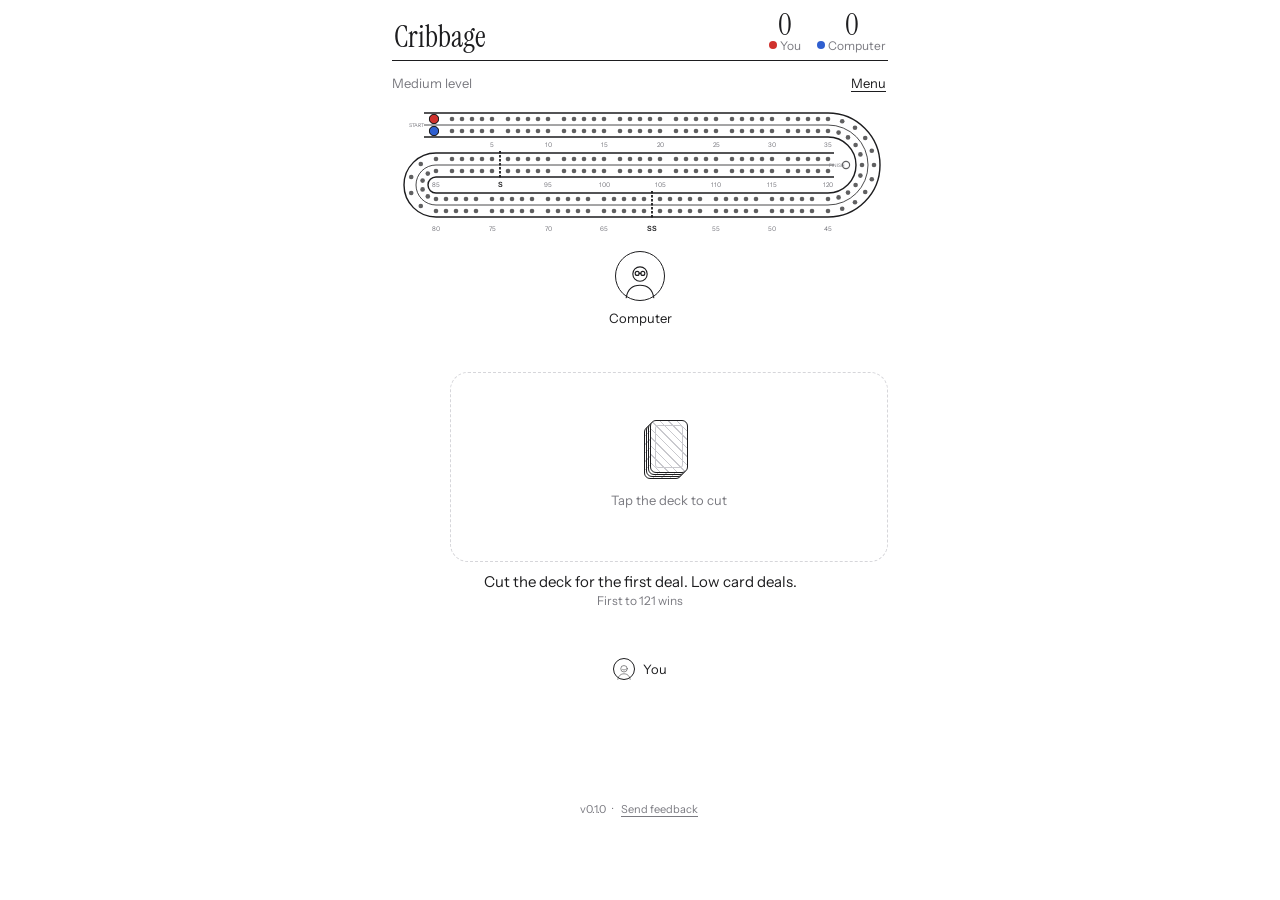
==== p/bmuacrbv/cribbage/index.html @ a8033dbc "Add Cribbage (v0.1.0) Two players, you against the computer, to 121. Cut for first deal, the crib, t" ====
<!doctype html>
<html lang="en">
<head>
<meta charset="utf-8">
<meta name="viewport" content="width=device-width, initial-scale=1, viewport-fit=cover">
<meta name="robots" content="noindex, nofollow">
<meta name="apple-mobile-web-app-capable" content="yes">
<meta name="mobile-web-app-capable" content="yes">
<meta name="apple-mobile-web-app-title" content="Cribbage">
<meta name="apple-mobile-web-app-status-bar-style" content="default">
<meta name="theme-color" content="#ffffff" media="(prefers-color-scheme: light)">
<meta name="theme-color" content="#18181a" media="(prefers-color-scheme: dark)">
<link rel="manifest" href="manifest.webmanifest">
<link rel="apple-touch-icon" href="apple-touch-icon.png">
<link rel="icon" type="image/png" sizes="192x192" href="icon-192.png">
<title>Cribbage</title>
<script>/* Use the theme from the link right away, so the page doesn't flash the other theme first. */(function(){var m=/[#&]theme=(light|dark)(&|$)/.exec(location.hash);if(m)document.documentElement.dataset.theme=m[1];})();</script>
<link rel="preconnect" href="https://fonts.googleapis.com">
<link rel="preconnect" href="https://fonts.gstatic.com" crossorigin>
<link href="https://fonts.googleapis.com/css2?family=Instrument+Sans:wght@400;500;600&family=Instrument+Serif&display=swap" rel="stylesheet">
<link rel="stylesheet" href="../../../shared/theme.css">
<link rel="stylesheet" href="../../../shared/parts.css">
<style>
/* Cribbage only: the board, the crib and starter, the pegging and counting area, muggins buttons */
.board-slot{margin:6px 0 0;color:var(--ink);min-height:calc(min(100vw,520px)*.26)}
.cboard svg{display:block;width:100%;height:auto;overflow:visible}
.cboard .num{fill:var(--muted)}
.cboard .sk{fill:var(--ink);font-weight:600}
.pdot{display:inline-block;width:8px;height:8px;border-radius:50%;margin-right:3px;vertical-align:1px}
.toprow{display:flex;justify-content:center;align-items:flex-end;gap:16px;padding-top:10px;min-height:96px}
.toprow .seat.north{margin:0}
.mid{display:flex;gap:8px;align-items:stretch;margin:4px 0}
.side{width:50px;display:flex;flex-direction:column;justify-content:center;align-items:center}
.pa{flex:1;border:1.5px dashed var(--faint);border-radius:18px;min-height:clamp(150px,22vh,190px);display:flex;flex-direction:column;
  align-items:center;justify-content:center;gap:6px;padding:8px 6px;position:relative}
.stk{display:flex;flex-direction:column;align-items:center;gap:4px;font:inherit;font-size:11px;color:var(--muted);background:none;border:0;padding:0}
.pile{position:relative;width:44px;height:58px}
.pile .card{position:absolute;left:0;top:0}
.pile .card:nth-child(2){left:2px;top:-2px}.pile .card:nth-child(3){left:4px;top:-4px}.pile .card:nth-child(4){left:6px;top:-6px}
.card.sm{--cw:38px;--ch:53px}
.card.sm .ix{font-size:14px;left:4px}.card.sm .ix i{font-size:11px}.card.sm .pip{font-size:15px;right:4px}
.tapdeck{cursor:pointer}
.tapdeck.big{display:flex;flex-direction:column;align-items:center;gap:8px;border:0;background:none;font-size:13px;color:var(--muted)}
.tapdeck.big .pile{width:50px}
.cuts{display:flex;gap:28px}
.cuts .stk{font-size:12px}
.played{display:flex;align-items:center;min-height:66px}
.played .card{margin-left:-20px}
.played .card.old + .card.old{margin-left:-30px}
.played .card:first-child,.played .gap + .card{margin-left:0}
.played .gap{width:10px}
.pc.you{transform:translateY(6px)}
.pc.them{transform:translateY(-6px)}
.pc.old{opacity:.3}
.cnt{font-size:13px;color:var(--muted)}
.cnt b{font-family:var(--serif);font-weight:400;font-size:24px;color:var(--ink);margin-left:4px}
.cl{font-size:12px;color:var(--muted)}
.cards{display:flex;gap:4px;align-items:center}
.cards .gap{width:8px}
.say{font-family:var(--serif);font-size:17px;text-align:center;line-height:1.25;min-height:44px;padding:0 4px}
.card.sel{outline:2.5px dashed var(--ink);outline-offset:2px}
.claims{display:flex;flex-wrap:wrap;gap:4px;justify-content:center}
.chip{border:1.2px solid var(--ink);border-radius:999px;padding:2px 9px;font-size:12px;background:none;cursor:pointer}
.chip.bad{text-decoration:line-through;color:var(--muted);border-color:var(--faint)}
.hint{font-size:12px;color:var(--muted);text-align:center;max-width:220px}
.btn.kind{padding:6px 11px;min-height:36px;font-size:14px}
.btn.num{width:44px;padding:8px 0}
.btn:disabled{opacity:.35;cursor:default}
.claimn{font-family:var(--serif);font-weight:400;font-size:30px;width:40px;text-align:center}
.merow{position:relative;display:flex;justify-content:center;align-items:center;gap:14px;min-height:30px}
.merow .stk{flex-direction:row;gap:6px}
.merow .pile{width:30px;height:40px}
.merow .pile .card{--cw:26px;--ch:36px}
.bubble.pts,.seat .bubble{white-space:nowrap}
.bubble.pts{background:var(--mark);color:var(--mark-ink)}
.bubble.pts::after{border-top-color:var(--mark)}
.log{font-size:14px;line-height:1.7;text-align:center}
.log b{font-family:var(--serif);font-weight:400;font-size:20px;margin-left:6px}
.log small{display:block;font-size:11px;color:var(--muted);line-height:1.2;margin-bottom:4px}
.pa.skip{cursor:pointer}
.sheet .tally{display:block;margin-top:12px;padding-top:10px;border-top:1px solid var(--faint);font-size:13px;color:var(--muted)}
.sheet .tally b{display:block;color:var(--ink);font-size:15px;font-weight:600;margin-top:2px}
.ask{font-size:17px;margin:6px 0 18px;line-height:1.4}
.ask-btns{display:flex;gap:8px;justify-content:center}
</style>
</head>
<body>
<div id="app"></div>
<div id="sheet" hidden></div>
<script type="module" src="main.js"></script>
</body>
</html>
---- shared/theme.css ----
/* Theme: colors (light and dark), fonts and page basics shared by every game.
   Fonts come from Google Fonts; each page links them in its <head>:
   Instrument Serif (headings, scores, card ranks) and Instrument Sans (text).

   Dark mode follows the phone's setting, unless the page sets
   data-theme="light" or data-theme="dark" on <html> (see theme.js). */
:root{
  --paper:#ffffff; --ink:#1d1d1f; --muted:#7a7a80; --faint:#d6d6da; --card:#ffffff;
  --red:#cc1f2d; --mark:#ffe14d; --mark-ink:#1d1d1f; --shade:rgba(29,29,31,.45);
  --serif:'Instrument Serif',Georgia,serif;
  --sans:'Instrument Sans',system-ui,-apple-system,'Helvetica Neue',sans-serif;
  color-scheme:light;
  box-sizing:border-box;
  padding-top:env(safe-area-inset-top,0px);
  padding-bottom:env(safe-area-inset-bottom,0px);
}
@media (prefers-color-scheme: dark){
  :root:not([data-theme="light"]){
    --paper:#18181a; --ink:#efeff2; --muted:#94949b; --faint:#3a3a3f; --card:#202023;
    --red:#ff6b72; --mark:#e8c534; --mark-ink:#18181a; --shade:rgba(0,0,0,.6);
    color-scheme:dark;
  }
}
:root[data-theme="dark"]{
  --paper:#18181a; --ink:#efeff2; --muted:#94949b; --faint:#3a3a3f; --card:#202023;
  --red:#ff6b72; --mark:#e8c534; --mark-ink:#18181a; --shade:rgba(0,0,0,.6);
  color-scheme:dark;
}
html{height:100%;scroll-padding-top:env(safe-area-inset-top,0px)}
*,*::before,*::after{box-sizing:border-box}
body{margin:0;height:100%;background:var(--paper);color:var(--ink);
  font-family:var(--sans);font-size:15px;
  -webkit-tap-highlight-color:transparent;overscroll-behavior:none;-webkit-user-select:none;user-select:none}
button{font:inherit;color:inherit}
#app{max-width:520px;height:100%;margin:0 auto;display:flex;flex-direction:column;padding:6px 12px 8px}
@media (prefers-reduced-motion: reduce){*{animation:none!important;transition:none!important}}
---- shared/parts.css ----
/* Styles for the shared game parts (see table.js, cards.js, ui.js).
   Load after theme.css. A game's own styles go after this file. */

/* header: title and scores */
.top{display:flex;align-items:flex-end;justify-content:space-between;padding:4px 2px 8px;border-bottom:1.5px solid var(--ink)}
.title{font-family:var(--serif);font-size:30px;line-height:1}
.scores{display:flex;gap:16px;align-items:flex-end}
.sc{display:flex;flex-direction:column;align-items:center;line-height:1}
.sc span{font-size:12px;color:var(--muted)}
.sc b{font-family:var(--serif);font-weight:400;font-size:30px}
.sc.us b{position:relative}
.controls{display:flex;justify-content:space-between;align-items:center;padding:8px 0 2px;gap:8px}
.seg{display:flex;border:1.5px solid var(--ink);border-radius:999px;overflow:hidden}
.seg button{border:0;background:none;padding:5px 11px;font-size:13px;cursor:pointer}
.seg button[aria-pressed="true"]{background:var(--ink);color:var(--paper)}
.seg button:disabled{color:var(--muted);cursor:default}
.link{border:0;background:none;font-size:13px;text-decoration:underline;text-underline-offset:3px;cursor:pointer;padding:6px 2px}

/* table: seats around a center play area */
.table{flex:1;min-height:0;display:flex;flex-direction:column;justify-content:space-around;padding:4px 0}
.mid{display:flex;align-items:center;justify-content:space-between;gap:4px}
.seat{width:82px;display:flex;flex-direction:column;align-items:center;gap:3px;position:relative;transition:opacity .3s}
.seat.north{margin:0 auto}
.seat.out{opacity:.3}
.av{width:50px;height:50px;border:1.5px solid var(--ink);border-radius:50%;display:grid;place-items:center;background:var(--paper);position:relative}
.av svg{width:40px;height:40px;margin-top:6px}
.seat.turn .av{background:var(--mark);color:var(--mark-ink);box-shadow:0 0 0 4px var(--mark)}
.nm{font-size:13px;display:flex;align-items:center;gap:4px;white-space:nowrap}
.dl{background:var(--mark);color:var(--mark-ink);border-radius:999px;font-size:11px;font-weight:600;padding:2px 8px;line-height:1.3}
.dchip{position:absolute;bottom:-9px;left:50%;transform:translateX(-50%);background:var(--mark);color:var(--mark-ink);font-size:10.5px;font-weight:600;padding:2px 7px;border-radius:999px;white-space:nowrap;z-index:2}
.nm{margin-top:6px}
.tag{font-size:11px;color:var(--muted);min-height:14px;white-space:nowrap}
.fan{display:flex;height:22px}
.mini{width:14px;height:20px;border:1.2px solid #1d1d1f;border-radius:2.5px;margin-left:-6px;background:#fff;
  background-image:repeating-linear-gradient(45deg,#c9c9ce 0 1px,transparent 1px 4px)}
.mini:first-child{margin-left:0}
.bubble{position:absolute;top:-6px;left:50%;transform:translate(-50%,-100%);background:var(--ink);color:var(--paper);
  font-size:12px;padding:3px 9px;border-radius:10px;white-space:nowrap;animation:pop .25s ease-out;z-index:3}
.bubble::after{content:"";position:absolute;bottom:-4px;left:50%;margin-left:-4px;border:4px solid transparent;border-bottom:0;border-top-color:var(--ink)}
@keyframes pop{from{opacity:0;transform:translate(-50%,-80%)}}

.center{flex:1;position:relative;height:clamp(170px,28vh,230px);border:1.5px dashed var(--faint);border-radius:22px;max-width:250px}
.slot{position:absolute}
.slot.N{top:8px;left:50%;transform:translateX(-50%)}
.slot.S{bottom:8px;left:50%;transform:translateX(-50%)}
.slot.W{left:10px;top:50%;transform:translateY(-50%)}
.slot.E{right:10px;top:50%;transform:translateY(-50%)}
.slot.enter.N{animation:inN .3s ease-out}.slot.enter.S{animation:inS .3s ease-out}
.slot.enter.W{animation:inW .3s ease-out}.slot.enter.E{animation:inE .3s ease-out}
@keyframes inN{from{opacity:0;transform:translate(-50%,-40px)}}
@keyframes inS{from{opacity:0;transform:translate(-50%,40px)}}
@keyframes inW{from{opacity:0;transform:translate(-40px,-50%)}}
@keyframes inE{from{opacity:0;transform:translate(40px,-50%)}}

/* two-seat tables (2-player games): one opponent across, no side seats */
.table.two .mid{justify-content:center}
.table.two .center{max-width:320px}

/* cards: white with black and red suits, in both themes */
.card{--cw:52px;--ch:73px;width:var(--cw);height:var(--ch);border:1.5px solid #1d1d1f;border-radius:6px;background:#fff;color:#1d1d1f;
  position:relative;padding:0;display:block;flex:none}
.center{--cw:46px;--ch:64px}
.center .card{--cw:46px;--ch:64px}
.card .ix{position:absolute;top:3px;left:5px;font-family:var(--serif);font-size:17px;line-height:1;text-align:center}
.card .ix i{font-style:normal;display:block;font-size:13px;margin-top:.3em}
.card .pip{position:absolute;right:5px;bottom:2px;font-size:22px;line-height:1}
.card.red{color:#cc1f2d}
.card.back{background-image:repeating-linear-gradient(45deg,#c9c9ce 0 1px,transparent 1px 6px)}
.card.back::after{content:"";position:absolute;inset:4px;border:1px solid #c9c9ce;border-radius:3px}
.card.win{box-shadow:0 0 0 3px var(--mark)}

/* your own seat, under the table */
.me{display:flex;align-items:center;justify-content:center;gap:8px;min-height:26px;font-size:13px}
.me .dot{width:22px;height:22px;border:1.5px solid var(--ink);border-radius:50%;display:grid;place-items:center}
.me .dot svg{width:18px;height:18px;margin-top:3px}

/* status line and action buttons */
.status{text-align:center;padding:6px 4px 2px;min-height:44px}
.status .msg{font-size:15px}
.status .tricks{font-size:12px;color:var(--muted);margin-top:2px}
.actions{display:flex;flex-wrap:wrap;justify-content:center;gap:8px;min-height:44px;align-items:center;padding:4px 0}
.btn{border:1.5px solid var(--ink);background:none;border-radius:999px;padding:9px 16px;font-size:15px;cursor:pointer;min-height:40px}
.btn.pri{background:var(--ink);color:var(--paper)}
.btn.suit{font-size:20px;width:48px;padding:6px 0}
.btn.suit.r{color:var(--red)}
.btn.tog[aria-pressed="true"]{background:var(--mark);color:var(--mark-ink);border-color:var(--ink)}
.btn:focus-visible,.card:focus-visible,.seg button:focus-visible,.link:focus-visible{outline:2px solid var(--ink);outline-offset:3px}

/* your hand */
.hand{display:flex;justify-content:center;gap:5px;padding:6px 0 2px;min-height:calc(min(17.5vw,70px)*1.4 + 14px)}
/* Card width: normally 17.5% of the screen (max 70px), but never wider than
   lets all --n cards fit across the game area (520px max, 12px side padding, 5px gaps). */
.hand .card{--cw:min(17.5vw,70px,calc((min(100vw,520px) - 24px - (var(--n,5) - 1)*5px)/var(--n,5)));
  --ch:calc(var(--cw)*1.4);transition:transform .15s}
.hand .card .ix{font-size:21px}.hand .card .ix i{font-size:16px}
.hand .card .pip{font-size:30px}
.hand .card.can{cursor:pointer}
.hand .card.can:active{transform:translateY(-6px)}
.hand .card.no{opacity:.35}
.hand .card.discard{cursor:pointer}
.hand .card.picked{box-shadow:0 0 0 3px var(--mark);transform:translateY(-6px)}
.dealt{animation:deal .35s ease-out backwards}
@keyframes deal{from{opacity:0;transform:translateY(-30px) rotate(-6deg)}}

/* sheets: end of hand, game over, rules */
.ov{position:fixed;inset:0;background:var(--shade);display:grid;place-items:center;padding:20px;z-index:10;animation:fade .2s}
@keyframes fade{from{opacity:0}}
.sheet{background:var(--paper);border:1.5px solid var(--ink);border-radius:18px;padding:22px 22px 18px;max-width:340px;width:100%;text-align:center}
.sheet h2{font-family:var(--serif);font-weight:400;font-size:34px;margin:0 0 6px}
.sheet p{margin:0 0 16px;line-height:1.45;color:var(--ink)}
.sheet .fs{display:flex;justify-content:center;gap:28px;margin:4px 0 16px}

/* menu, footer (version, feedback) and long scrolling sheets like the rules */
.menu{display:flex;align-items:center;gap:10px}
.foot{display:flex;justify-content:center;align-items:center;gap:6px;font-size:11px;color:var(--muted);padding:2px 0 0}
.foot a{color:inherit;text-underline-offset:3px;padding:4px 2px}
.rules{max-height:calc(100dvh - 40px);overflow-y:auto;-webkit-overflow-scrolling:touch;text-align:left;
  -webkit-user-select:text;user-select:text;overscroll-behavior:contain}
.rules h2{text-align:center}
.rules h3{font-size:13px;font-weight:600;margin:14px 0 4px}
.rules p,.rules li{font-size:14px;line-height:1.45;margin:0 0 6px}
.rules ul{margin:0 0 6px;padding-left:18px}
.rules .done{display:flex;justify-content:center;margin-top:14px}

/* menu and settings sheet */
.menu-actions{display:flex;flex-direction:column;gap:8px;margin:10px 0 4px}
.set{text-align:left}
.set h3{font-size:13px;font-weight:600;margin:16px 0 6px}
.set .seg button{flex:1;padding:7px 6px;font-size:14px}
.menu-foot{display:flex;justify-content:space-between;align-items:center;margin-top:20px}
.menu-foot .link{font-size:15px;color:inherit}
.sheet{max-height:calc(100dvh - 40px);overflow-y:auto;overscroll-behavior:contain}
.set .about{font-size:13px;color:var(--ink);margin:8px 0 0;text-align:left;line-height:1.4}
.set .about + .note{margin-top:4px}
.set .note{font-size:12px;color:var(--muted);margin:6px 0 4px;text-align:left;line-height:1.35}
.set + .menu-actions{margin-top:14px}
.controls .lvl{font-size:13px;color:var(--muted)}

/* phone held sideways: show the "turn your phone upright" note instead of the game (see ui.js) */
.rotate{display:none}
@media (orientation: landscape) and (max-height: 500px){
  #app, #sheet{display:none !important}
  .rotate{display:flex;position:fixed;inset:0;flex-direction:column;align-items:center;justify-content:center;
    gap:6px;padding:24px;text-align:center;background:var(--paper);color:var(--ink);z-index:20}
  .rotate svg{width:56px;height:56px;margin-bottom:6px}
  .rotate h2{font-family:var(--serif);font-weight:400;font-size:30px;margin:0}
  .rotate p{margin:0;color:var(--muted);font-size:15px;max-width:340px;line-height:1.4}
}
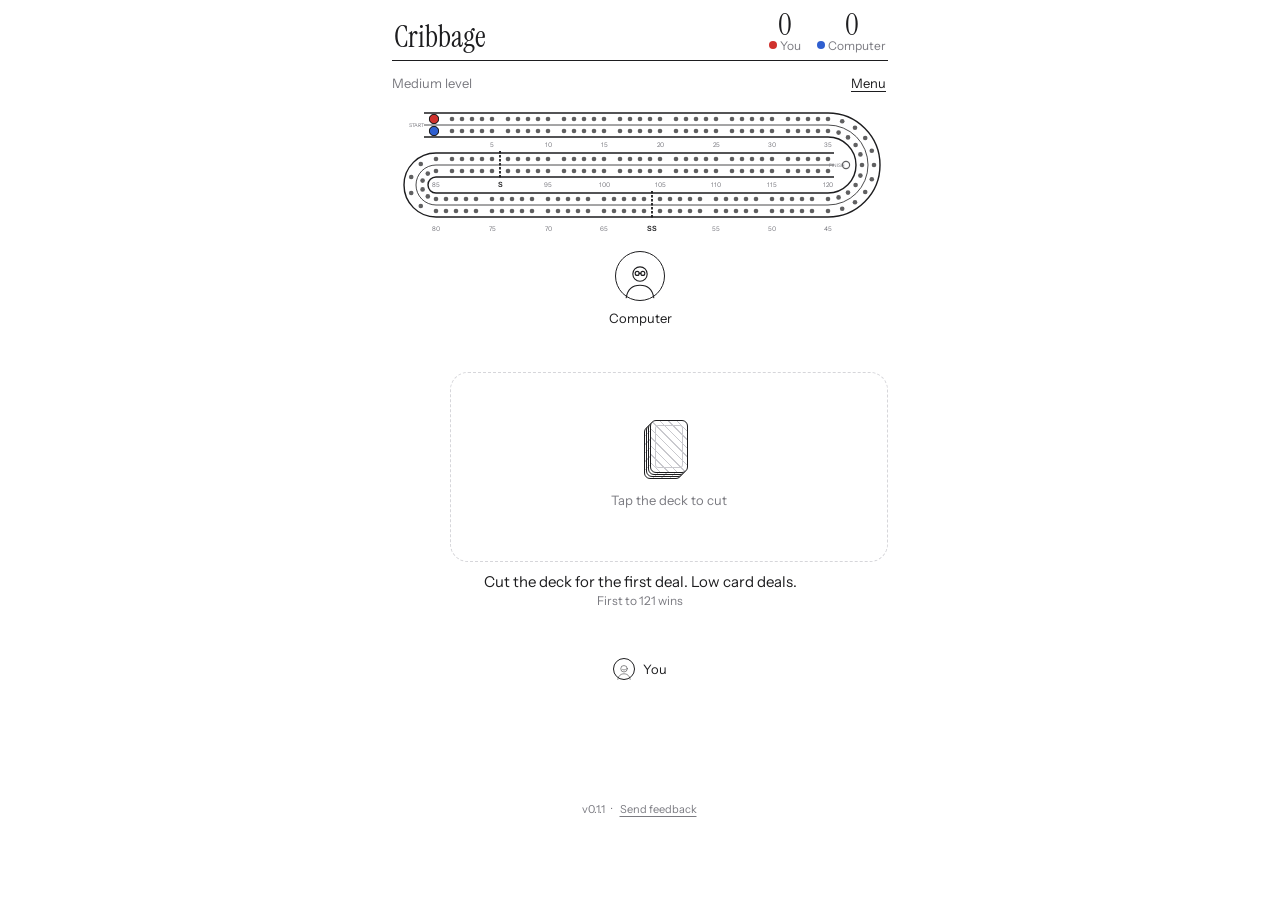
==== commit 4cc01415: "Game list cleanup: Rules and Play per game, matching rules sheets, level-change question everywhere," ====
--- a/p/bmuacrbv/cribbage/index.html
+++ b/p/bmuacrbv/cribbage/index.html
@@ -64,9 +64,7 @@
 .chip.bad{text-decoration:line-through;color:var(--muted);border-color:var(--faint)}
 .hint{font-size:12px;color:var(--muted);text-align:center;max-width:220px}
 .btn.kind{padding:6px 11px;min-height:36px;font-size:14px}
-.btn.num{width:44px;padding:8px 0}
 .btn:disabled{opacity:.35;cursor:default}
-.claimn{font-family:var(--serif);font-weight:400;font-size:30px;width:40px;text-align:center}
 .merow{position:relative;display:flex;justify-content:center;align-items:center;gap:14px;min-height:30px}
 .merow .stk{flex-direction:row;gap:6px}
 .merow .pile{width:30px;height:40px}
@@ -80,8 +78,6 @@
 .pa.skip{cursor:pointer}
 .sheet .tally{display:block;margin-top:12px;padding-top:10px;border-top:1px solid var(--faint);font-size:13px;color:var(--muted)}
 .sheet .tally b{display:block;color:var(--ink);font-size:15px;font-weight:600;margin-top:2px}
-.ask{font-size:17px;margin:6px 0 18px;line-height:1.4}
-.ask-btns{display:flex;gap:8px;justify-content:center}
 </style>
 </head>
 <body>
--- a/shared/parts.css
+++ b/shared/parts.css
@@ -146,3 +146,7 @@
   .rotate h2{font-family:var(--serif);font-weight:400;font-size:30px;margin:0}
   .rotate p{margin:0;color:var(--muted);font-size:15px;max-width:340px;line-height:1.4}
 }
+
+/* "Changing levels will start a new game. Continue?" */
+.ask{font-size:17px;margin:6px 0 18px;line-height:1.4}
+.ask-btns{display:flex;gap:8px;justify-content:center}
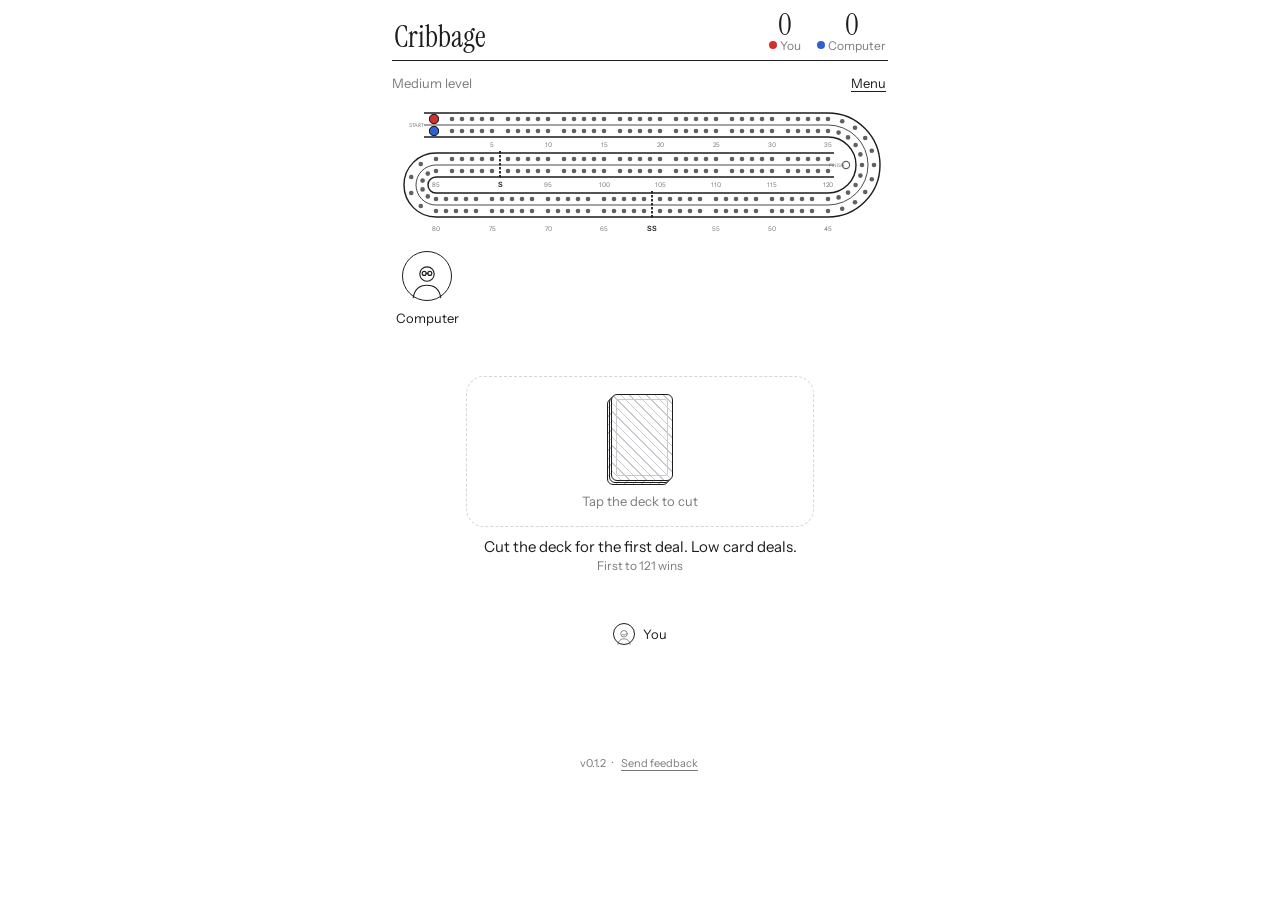
==== commit e98d40fd: "Cribbage table: every card full size, finished rounds face down, you count your own hand (Automatic " ====
--- a/p/bmuacrbv/cribbage/index.html
+++ b/p/bmuacrbv/cribbage/index.html
@@ -27,36 +27,47 @@
 .cboard .num{fill:var(--muted)}
 .cboard .sk{fill:var(--ink);font-weight:600}
 .pdot{display:inline-block;width:8px;height:8px;border-radius:50%;margin-right:3px;vertical-align:1px}
-.toprow{display:flex;justify-content:center;align-items:flex-end;gap:16px;padding-top:10px;min-height:96px}
-.toprow .seat.north{margin:0}
+/* One card size for the whole table: your hand, the Computer's cards, the deck, starter, crib, played cards. */
+#app{--c:min(14.2vw,62px)}
+#app .card{--cw:var(--c);--ch:calc(var(--c)*1.4)}
+#app .card .ix{font-size:calc(var(--c)*.32);left:calc(var(--c)*.08)}
+#app .card .ix i{font-size:calc(var(--c)*.24)}
+#app .card .pip{font-size:calc(var(--c)*.44);right:calc(var(--c)*.08)}
+#app .hand{gap:4px;min-height:calc(var(--c)*1.4 + 14px)}
+/* Computer: avatar on the left, its cards face down beside it */
+.opp{display:flex;align-items:center;gap:10px;padding:10px 0 4px;min-height:calc(var(--c)*1.4 + 14px)}
+.opp .seat{width:70px;flex:none;margin:0}
+.opp .seat .bubble{top:22px;left:100%;transform:translate(6px,-50%);z-index:3;animation:none}
+.opp .seat .bubble::after{left:-4px;top:50%;bottom:auto;margin:-4px 0 0;border:4px solid transparent;border-left:0;border-right-color:var(--ink)}
+.opp .seat .bubble.pts::after{border-right-color:var(--mark)}
+.ofan{display:flex}
+.ofan .card + .card{margin-left:calc(var(--c)*-.58)}
+/* Deck and starter | pegging and counting | crib */
 .mid{display:flex;gap:8px;align-items:stretch;margin:4px 0}
-.side{width:50px;display:flex;flex-direction:column;justify-content:center;align-items:center}
-.pa{flex:1;border:1.5px dashed var(--faint);border-radius:18px;min-height:clamp(150px,22vh,190px);display:flex;flex-direction:column;
-  align-items:center;justify-content:center;gap:6px;padding:8px 6px;position:relative}
-.stk{display:flex;flex-direction:column;align-items:center;gap:4px;font:inherit;font-size:11px;color:var(--muted);background:none;border:0;padding:0}
-.pile{position:relative;width:44px;height:58px}
-.pile .card{position:absolute;left:0;top:0}
-.pile .card:nth-child(2){left:2px;top:-2px}.pile .card:nth-child(3){left:4px;top:-4px}.pile .card:nth-child(4){left:6px;top:-6px}
-.card.sm{--cw:38px;--ch:53px}
-.card.sm .ix{font-size:14px;left:4px}.card.sm .ix i{font-size:11px}.card.sm .pip{font-size:15px;right:4px}
+.side{width:calc(var(--c) + 4px);flex:none;display:flex;flex-direction:column;justify-content:center;align-items:center}
+.pa{flex:1;min-width:0;container-type:inline-size;border:1.5px dashed var(--faint);border-radius:18px;min-height:calc(var(--c)*1.4 + 64px);
+  display:flex;flex-direction:column;align-items:center;justify-content:center;gap:6px;padding:8px;position:relative}
+.stk{display:flex;flex-direction:column;align-items:center;gap:5px;font:inherit;font-size:11px;line-height:1.2;text-align:center;color:var(--muted);background:none;border:0;padding:0}
+.pile{position:relative;width:calc(var(--c) + 4px);height:calc(var(--c)*1.4 + 4px)}
+.pile .card{position:absolute;left:0;top:4px}
+.pile .card:nth-child(2){left:2px;top:2px}.pile .card:nth-child(3){left:4px;top:0}.pile .card:nth-child(4){left:4px;top:0}
 .tapdeck{cursor:pointer}
 .tapdeck.big{display:flex;flex-direction:column;align-items:center;gap:8px;border:0;background:none;font-size:13px;color:var(--muted)}
-.tapdeck.big .pile{width:50px}
 .cuts{display:flex;gap:28px}
 .cuts .stk{font-size:12px}
-.played{display:flex;align-items:center;min-height:66px}
-.played .card{margin-left:-20px}
-.played .card.old + .card.old{margin-left:-30px}
-.played .card:first-child,.played .gap + .card{margin-left:0}
-.played .gap{width:10px}
-.pc.you{transform:translateY(6px)}
-.pc.them{transform:translateY(-6px)}
-.pc.old{opacity:.3}
+/* Played cards: finished rounds face down on the left, this round fanned out */
+.played{display:flex;align-items:center;gap:10px;max-width:100%;padding:6px 0}
+.fanrow{display:flex}
+.fanrow .card + .card{margin-left:calc(min(var(--c)*.62, (100cqw - 16px - var(--c)*(1 + var(--old,0)) - var(--old,0)*14px) / var(--k)) - var(--c))}
+.played.has-old{--old:1}
+.pc.you{transform:translateY(5px)}
+.pc.them{transform:translateY(-5px)}
 .cnt{font-size:13px;color:var(--muted)}
 .cnt b{font-family:var(--serif);font-weight:400;font-size:24px;color:var(--ink);margin-left:4px}
 .cl{font-size:12px;color:var(--muted)}
-.cards{display:flex;gap:4px;align-items:center}
-.cards .gap{width:8px}
+.cl small{font-size:11px}
+.cards{display:flex;align-items:center}
+.cards .card + .card{margin-left:calc(min(4px, (100cqw - 16px - var(--c)*4) / 3))}
 .say{font-family:var(--serif);font-size:17px;text-align:center;line-height:1.25;min-height:44px;padding:0 4px}
 .card.sel{outline:2.5px dashed var(--ink);outline-offset:2px}
 .claims{display:flex;flex-wrap:wrap;gap:4px;justify-content:center}
@@ -66,9 +77,6 @@
 .btn.kind{padding:6px 11px;min-height:36px;font-size:14px}
 .btn:disabled{opacity:.35;cursor:default}
 .merow{position:relative;display:flex;justify-content:center;align-items:center;gap:14px;min-height:30px}
-.merow .stk{flex-direction:row;gap:6px}
-.merow .pile{width:30px;height:40px}
-.merow .pile .card{--cw:26px;--ch:36px}
 .bubble.pts,.seat .bubble{white-space:nowrap}
 .bubble.pts{background:var(--mark);color:var(--mark-ink)}
 .bubble.pts::after{border-top-color:var(--mark)}
